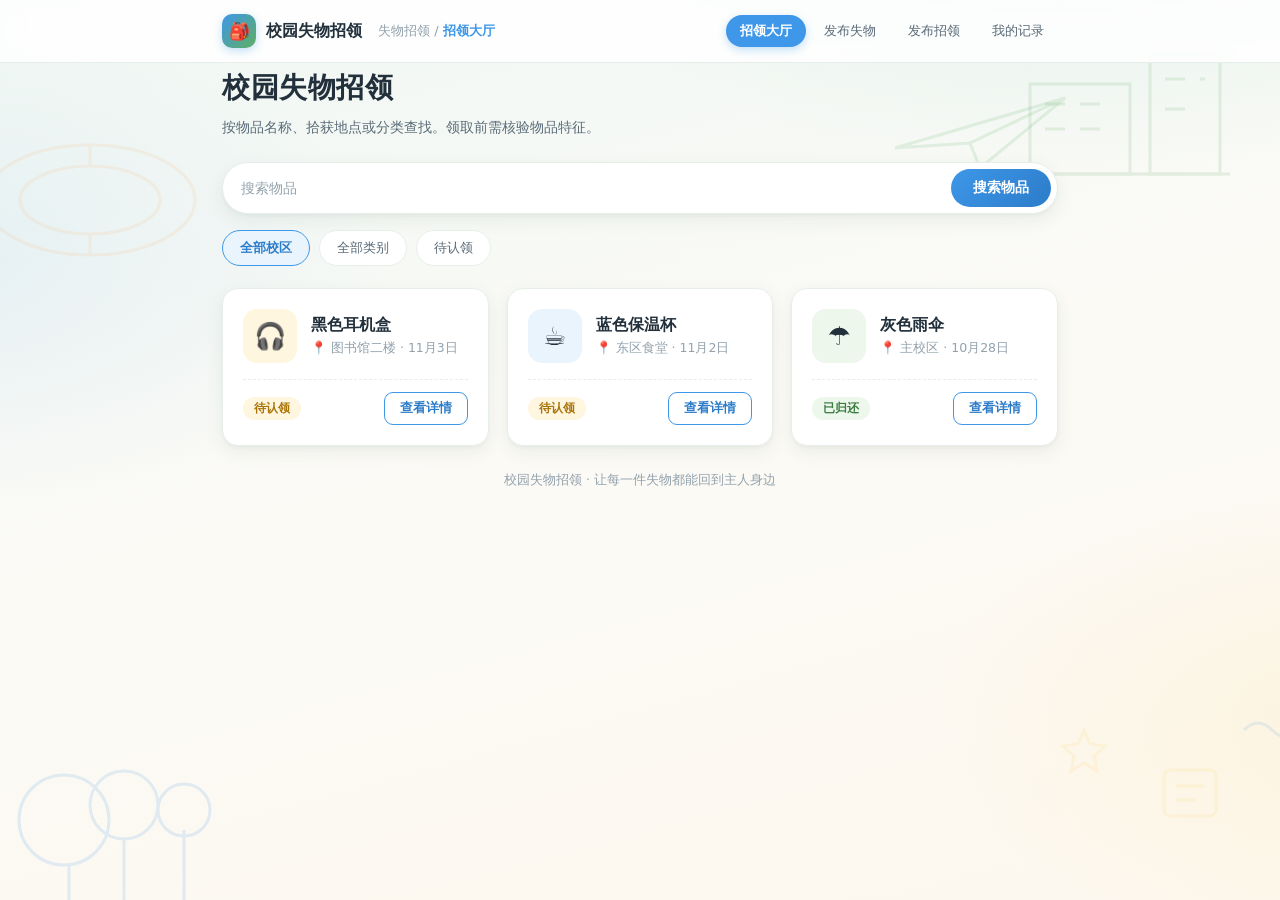
==== index.html @ 8fc099c7 "校园失物招领静态站（6页面）" ====
<!DOCTYPE html>
<html lang="zh-CN">
<head>
<meta charset="UTF-8">
<meta name="viewport" content="width=device-width, initial-scale=1.0">
<title>招领大厅 · 校园失物招领</title>
<link rel="stylesheet" href="css/style.css">
</head>
<body>
<div class="deco">
  <svg class="d-building" viewBox="0 0 300 160" fill="none" stroke="#4C9852" stroke-width="3"><rect x="30" y="60" width="100" height="90"/><rect x="150" y="30" width="70" height="120"/><line x1="45" y1="80" x2="65" y2="80"/><line x1="80" y1="80" x2="100" y2="80"/><line x1="45" y1="105" x2="65" y2="105"/><line x1="80" y1="105" x2="100" y2="105"/><line x1="165" y1="55" x2="185" y2="55"/><line x1="200" y1="55" x2="205" y2="55"/><line x1="165" y1="85" x2="185" y2="85"/><line x1="25" y1="150" x2="230" y2="150"/></svg>
  <svg class="d-tree" viewBox="0 0 280 160" fill="none" stroke="#3E97E8" stroke-width="3"><circle cx="80" cy="70" r="45"/><circle cx="140" cy="55" r="34"/><line x1="85" y1="115" x2="85" y2="150"/><line x1="140" y1="90" x2="140" y2="150"/><line x1="200" y1="80" x2="200" y2="150"/><circle cx="200" cy="60" r="26"/></svg>
  <svg class="d-track" viewBox="0 0 250 160" fill="none" stroke="#FF9F45" stroke-width="3"><ellipse cx="120" cy="80" rx="105" ry="55"/><ellipse cx="120" cy="80" rx="70" ry="34"/><line x1="120" y1="25" x2="120" y2="46"/><line x1="120" y1="114" x2="120" y2="135"/></svg>
  <svg class="d-plane" viewBox="0 0 190 90" fill="none" stroke="#5FAE63" stroke-width="3"><path d="M10 60 L180 10 L95 80 L85 55 Z"/><line x1="85" y1="55" x2="180" y2="10"/><path d="M40 78 q20 -6 34 4" stroke-dasharray="4 5"/></svg>
  <svg class="d-doodle" viewBox="0 0 260 140" fill="none" stroke="#FFC94D" stroke-width="3"><path d="M40 30 l6 14 15 2 -11 10 3 15 -13 -8 -13 8 3 -15 -11 -10 15 -2 Z"/><rect x="120" y="70" width="52" height="46" rx="6"/><line x1="132" y1="86" x2="160" y2="86"/><line x1="132" y1="100" x2="152" y2="100"/><path d="M200 30 q14 -14 28 0 t28 0" stroke="#3E97E8"/></svg>
</div>

<header class="nav"><div class="nav-in">
  <div class="logo">🎒</div><div class="brand">校园失物招领</div>
  <div class="crumb">失物招领 / <b>招领大厅</b></div>
  <nav class="links">
    <a class="on" href="index.html">招领大厅</a><a href="lost.html">发布失物</a><a href="found.html">发布招领</a><a href="records.html">我的记录</a>
  </nav>
</div></header>

<main class="wrap">
  <div class="page-head">
    <h1 class="title">校园失物招领</h1>
    <p class="sub">按物品名称、拾获地点或分类查找。领取前需核验物品特征。</p>
  </div>

  <div class="search"><input placeholder="搜索物品"><button>搜索物品</button></div>
  <div class="chips"><span class="chip on">全部校区</span><span class="chip">全部类别</span><span class="chip">待认领</span></div>

  <div class="grid">
    <div class="card item">
      <div class="top"><div class="icon amber">🎧</div>
        <div><h3>黑色耳机盒</h3><div class="meta">📍 图书馆二楼 · 11月3日</div></div></div>
      <div class="foot"><span class="tag wait">待认领</span><a class="btn-mini" href="detail.html">查看详情</a></div>
    </div>
    <div class="card item">
      <div class="top"><div class="icon">☕</div>
        <div><h3>蓝色保温杯</h3><div class="meta">📍 东区食堂 · 11月2日</div></div></div>
      <div class="foot"><span class="tag wait">待认领</span><a class="btn-mini" href="detail.html">查看详情</a></div>
    </div>
    <div class="card item">
      <div class="top"><div class="icon green">☂️</div>
        <div><h3>灰色雨伞</h3><div class="meta">📍 主校区 · 10月28日</div></div></div>
      <div class="foot"><span class="tag done">已归还</span><a class="btn-mini" href="detail.html">查看详情</a></div>
    </div>
  </div>
</main>

<footer>校园失物招领 · 让每一件失物都能回到主人身边</footer>
</body>
</html>
---- css/style.css ----
/* 校园失物招领 · 设计系统 */
:root{
  --bg:#FBFAF6;            /* 暖白底色 */
  --ink:#22303C; --ink2:#5A6B78; --ink3:#93A2AD;
  --blue:#3E97E8; --blue-d:#2C7CC9; --blue-bg:#EAF4FC;
  --green:#5FAE63; --green-d:#4C9852; --green-bg:#EDF7EC;
  --yellow:#FFC94D; --yellow-bg:#FFF6E0;
  --orange:#FF9F45; --orange-bg:#FFF1E2;
  --card:#FFFFFF; --line:#E7EEE9;
  --shadow:0 6px 18px rgba(47,86,68,.08), 0 2px 4px rgba(47,86,68,.04);
  --r:16px;
}
*{margin:0;padding:0;box-sizing:border-box}
html{-webkit-font-smoothing:antialiased}
body{
  font-family:"PingFang SC","Microsoft YaHei",system-ui,sans-serif;
  color:var(--ink);min-height:100vh;
  background:
    radial-gradient(900px 420px at 85% -80px, rgba(120,200,180,.14), transparent 60%),
    radial-gradient(760px 400px at -60px 30%, rgba(120,180,235,.12), transparent 60%),
    radial-gradient(700px 380px at 105% 80%, rgba(255,201,77,.10), transparent 60%),
    linear-gradient(165deg,#EFF7F3 0%, #FBFAF6 46%, #FDF8EE 100%);
  background-attachment:fixed;
}

/* ====== 背景装饰层（透明度 8%–16%，仅四角与两侧） ====== */
.deco{position:fixed;inset:0;pointer-events:none;z-index:0;overflow:hidden}
.deco svg{position:absolute;opacity:.12}
.deco .d-building{top:24px;right:-20px;width:300px;opacity:.13}
.deco .d-tree{bottom:-10px;left:-16px;width:280px;opacity:.14}
.deco .d-track{top:120px;left:-30px;width:250px;opacity:.10}
.deco .d-plane{top:88px;right:16%;width:190px;opacity:.15}
.deco .d-doodle{bottom:60px;right:-24px;width:260px;opacity:.12}
main,header.nav{position:relative;z-index:1}

/* ====== 布局 ====== */
.wrap{max-width:880px;margin:0 auto;padding:0 22px}
header.nav{background:rgba(255,255,255,.82);backdrop-filter:blur(10px);
  border-bottom:1px solid var(--line);position:sticky;top:0}
.nav-in{max-width:880px;margin:0 auto;padding:14px 22px;display:flex;align-items:center;gap:10px;flex-wrap:wrap}
.logo{width:34px;height:34px;border-radius:10px;display:flex;align-items:center;justify-content:center;
  background:linear-gradient(135deg,var(--blue) 0%,var(--green) 100%);color:#fff;font-size:17px;box-shadow:0 3px 8px rgba(62,151,232,.3)}
.brand{font-size:16px;font-weight:700;color:var(--ink)}
.crumb{margin-left:6px;font-size:13px;color:var(--ink3)}
.crumb b{color:var(--blue);font-weight:600}
.links{margin-left:auto;display:flex;gap:4px;flex-wrap:wrap}
.links a{font-size:13px;color:var(--ink2);text-decoration:none;padding:7px 14px;border-radius:999px;transition:.15s}
.links a:hover{background:var(--blue-bg);color:var(--blue-d)}
.links a.on{background:var(--blue);color:#fff;font-weight:600;box-shadow:0 3px 8px rgba(62,151,232,.3)}

main{padding:30px 0 64px}
.page-head{margin:6px 0 22px}
h1.title{font-size:28px;font-weight:800;letter-spacing:.5px}
.sub{margin-top:8px;font-size:14px;color:var(--ink2);line-height:1.8}

/* ====== 卡片 ====== */
.card{background:var(--card);border:1px solid var(--line);border-radius:var(--r);
  box-shadow:var(--shadow);padding:20px}
.grid{display:grid;grid-template-columns:repeat(auto-fill,minmax(260px,1fr));gap:18px}

/* 物品卡 */
.item{display:flex;flex-direction:column;transition:.18s}
.item:hover{transform:translateY(-3px);box-shadow:0 12px 26px rgba(47,86,68,.13)}
.item .top{display:flex;gap:14px;align-items:center}
.icon{width:54px;height:54px;border-radius:14px;display:flex;align-items:center;justify-content:center;
  font-size:26px;flex-shrink:0;background:var(--blue-bg)}
.icon.amber{background:var(--yellow-bg)}
.icon.green{background:var(--green-bg)}
.item h3{font-size:16px;margin-bottom:4px}
.item .meta{font-size:12.5px;color:var(--ink3)}
.item .foot{display:flex;justify-content:space-between;align-items:center;margin-top:16px;padding-top:12px;border-top:1px dashed var(--line)}
.tag{font-size:11.5px;font-weight:600;padding:4px 11px;border-radius:999px}
.tag.wait{background:var(--yellow-bg);color:#A97408}
.tag.check{background:var(--orange-bg);color:#C46A10}
.tag.ok{background:var(--blue-bg);color:var(--blue-d)}
.tag.done{background:var(--green-bg);color:#3B7D41}
a.btn-mini{font-size:12.5px;font-weight:600;color:var(--blue-d);text-decoration:none;
  border:1px solid var(--blue);padding:7px 15px;border-radius:9px;background:#fff;transition:.15s}
a.btn-mini:hover{background:var(--blue);color:#fff}

/* ====== 按钮 ====== */
.btn{display:inline-block;border:0;cursor:pointer;text-decoration:none;text-align:center;
  font-size:15px;font-weight:600;color:#fff;padding:13px 34px;border-radius:12px;
  background:linear-gradient(135deg,var(--blue) 0%,var(--blue-d) 100%);
  box-shadow:0 6px 16px rgba(62,151,232,.35);transition:.15s}
.btn:hover{filter:brightness(1.06);transform:translateY(-1px)}
.btn.green{background:linear-gradient(135deg,var(--green) 0%,var(--green-d) 100%);box-shadow:0 6px 16px rgba(95,174,99,.35)}

/* ====== 搜索/筛选 ====== */
.search{display:flex;gap:10px;align-items:center;background:#fff;border:1px solid var(--line);
  border-radius:999px;padding:6px 6px 6px 18px;box-shadow:var(--shadow);margin-bottom:16px}
.search input{flex:1;border:0;outline:0;font-size:14px;color:var(--ink);background:transparent;min-width:120px}
.search input::placeholder{color:var(--ink3)}
.search button{border:0;cursor:pointer;border-radius:999px;padding:10px 22px;font-size:13.5px;font-weight:600;
  color:#fff;background:linear-gradient(135deg,var(--blue),var(--blue-d))}
.chips{display:flex;gap:9px;flex-wrap:wrap;margin-bottom:22px}
.chip{font-size:13px;color:var(--ink2);background:#fff;border:1px solid var(--line);
  border-radius:999px;padding:8px 17px;cursor:pointer}
.chip.on{background:var(--blue-bg);border-color:var(--blue);color:var(--blue-d);font-weight:600}
.chip:hover{border-color:var(--blue)}

/* ====== 信息行 / 表单 ====== */
.rows .r{display:flex;padding:15px 2px;border-bottom:1px solid #F0F4EF;font-size:14px}
.rows .r:last-child{border-bottom:0}
.rows .k{width:110px;color:var(--ink3);flex-shrink:0}
.rows .v{color:var(--ink);line-height:1.7}
.field{padding:15px 2px;border-bottom:1px solid #F0F4EF}
.field:last-child{border-bottom:0}
.field label{display:block;font-size:13.5px;font-weight:600;margin-bottom:8px}
.field label i{color:var(--orange);font-style:normal;margin-left:2px}
.field input,.field select,.field textarea{width:100%;max-width:520px;font-family:inherit;font-size:14px;color:var(--ink);
  background:#FAFCF9;border:1.5px solid var(--line);border-radius:10px;padding:11px 13px;outline:0;transition:.15s}
.field input:focus,.field select:focus,.field textarea:focus{border-color:var(--blue);background:var(--blue-bg)}
.field .aside{font-size:12.5px;color:var(--ink3);margin-top:6px}
.notice{font-size:13px;line-height:1.8;color:#8A6D1F;background:var(--yellow-bg);
  border-radius:12px;padding:11px 14px;margin:16px 0}

/* ====== 详情头部 ====== */
.hero{display:flex;gap:16px;align-items:center;margin-bottom:18px}
.hero .icon{width:64px;height:64px;font-size:32px;border-radius:18px}
.hero h2{font-size:22px;font-weight:800}
.hero .no{margin-top:5px;font-size:13px;color:var(--ink3)}
.hero .no b{color:#A97408;font-weight:600}

/* ====== 我的记录 ====== */
.tabs{display:inline-flex;background:#fff;border:1px solid var(--line);border-radius:12px;padding:4px;gap:4px;margin-bottom:18px}
.tabs a{font-size:13.5px;padding:9px 22px;border-radius:9px;text-decoration:none;color:var(--ink2)}
.tabs a.on{background:var(--green);color:#fff;font-weight:600}
.rec{border-left:4px solid var(--blue);margin-bottom:14px}
.rec.g{border-left-color:var(--green)}
.rec.y{border-left-color:var(--yellow)}
.rec .l1{display:flex;justify-content:space-between;align-items:center;font-size:15px;font-weight:700;margin-bottom:8px}
.rec .li{display:flex;font-size:13px;margin-top:6px;color:var(--ink2)}
.rec .li b{color:var(--ink3);font-weight:400;width:78px;flex-shrink:0}
.flow{font-size:13px;color:var(--ink2)}
.flow span{color:var(--blue);font-weight:700}

/* ====== 页脚 ====== */
footer{padding:26px 0 40px;text-align:center;font-size:12.5px;color:var(--ink3)}
@media(max-width:640px){.rows .k{width:88px}.links{margin-left:0}}
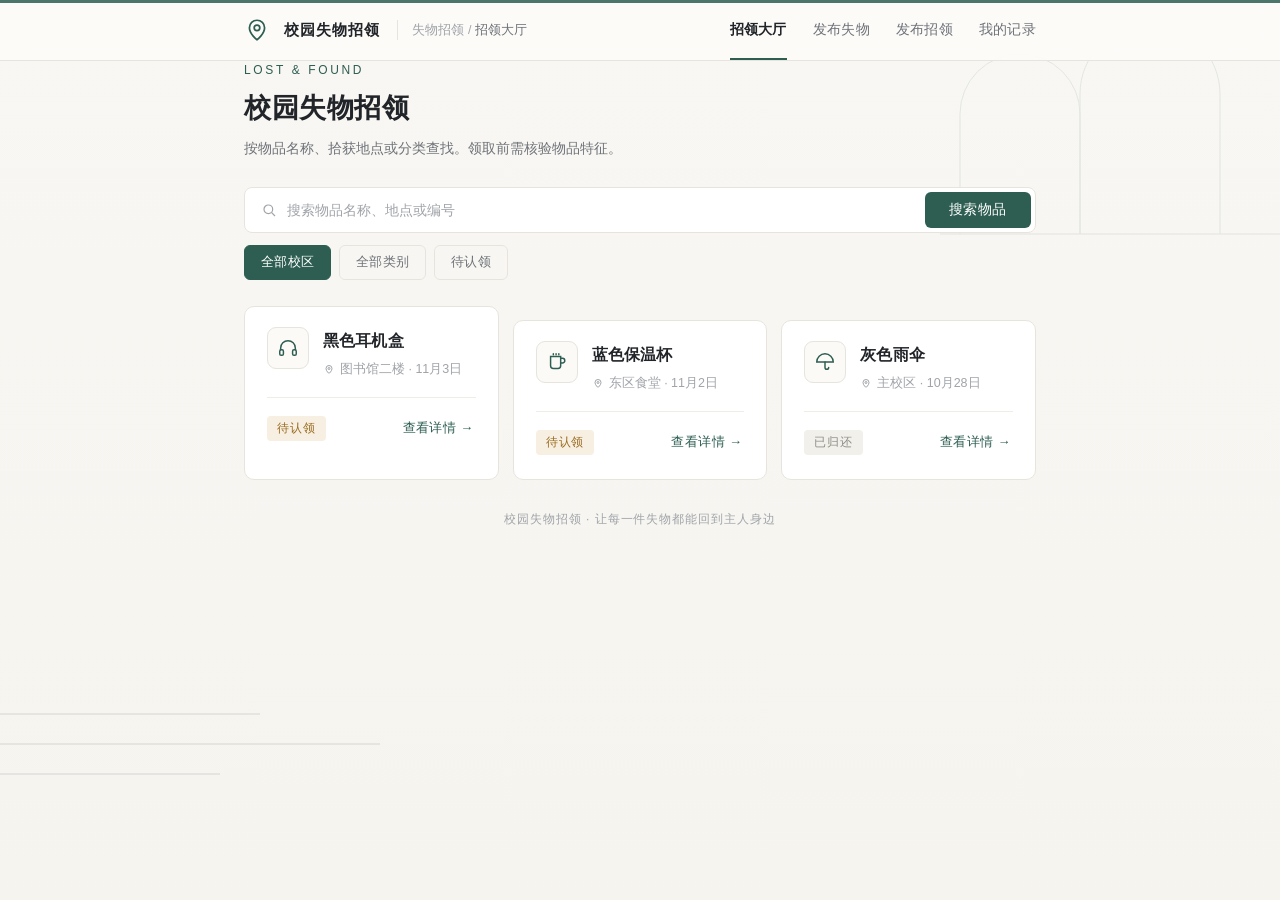
==== commit d90add3e: "v2 设计改版：细线图标 + 编辑风排版，移除表情图标" ====
--- a/index.html
+++ b/index.html
@@ -8,15 +8,13 @@
 </head>
 <body>
 <div class="deco">
-  <svg class="d-building" viewBox="0 0 300 160" fill="none" stroke="#4C9852" stroke-width="3"><rect x="30" y="60" width="100" height="90"/><rect x="150" y="30" width="70" height="120"/><line x1="45" y1="80" x2="65" y2="80"/><line x1="80" y1="80" x2="100" y2="80"/><line x1="45" y1="105" x2="65" y2="105"/><line x1="80" y1="105" x2="100" y2="105"/><line x1="165" y1="55" x2="185" y2="55"/><line x1="200" y1="55" x2="205" y2="55"/><line x1="165" y1="85" x2="185" y2="85"/><line x1="25" y1="150" x2="230" y2="150"/></svg>
-  <svg class="d-tree" viewBox="0 0 280 160" fill="none" stroke="#3E97E8" stroke-width="3"><circle cx="80" cy="70" r="45"/><circle cx="140" cy="55" r="34"/><line x1="85" y1="115" x2="85" y2="150"/><line x1="140" y1="90" x2="140" y2="150"/><line x1="200" y1="80" x2="200" y2="150"/><circle cx="200" cy="60" r="26"/></svg>
-  <svg class="d-track" viewBox="0 0 250 160" fill="none" stroke="#FF9F45" stroke-width="3"><ellipse cx="120" cy="80" rx="105" ry="55"/><ellipse cx="120" cy="80" rx="70" ry="34"/><line x1="120" y1="25" x2="120" y2="46"/><line x1="120" y1="114" x2="120" y2="135"/></svg>
-  <svg class="d-plane" viewBox="0 0 190 90" fill="none" stroke="#5FAE63" stroke-width="3"><path d="M10 60 L180 10 L95 80 L85 55 Z"/><line x1="85" y1="55" x2="180" y2="10"/><path d="M40 78 q20 -6 34 4" stroke-dasharray="4 5"/></svg>
-  <svg class="d-doodle" viewBox="0 0 260 140" fill="none" stroke="#FFC94D" stroke-width="3"><path d="M40 30 l6 14 15 2 -11 10 3 15 -13 -8 -13 8 3 -15 -11 -10 15 -2 Z"/><rect x="120" y="70" width="52" height="46" rx="6"/><line x1="132" y1="86" x2="160" y2="86"/><line x1="132" y1="100" x2="152" y2="100"/><path d="M200 30 q14 -14 28 0 t28 0" stroke="#3E97E8"/></svg>
+  <svg class="d-arch" viewBox="0 0 340 220" fill="none"><path d="M20 200 V80 a60 60 0 0 1 120 0 V200 M140 200 V60 a70 70 0 0 1 140 0 V200"/><line x1="0" y1="200" x2="340" y2="200"/></svg>
+  <svg class="d-rule" viewBox="0 0 420 120" fill="none"><line x1="0" y1="30" x2="300" y2="30"/><line x1="0" y1="60" x2="420" y2="60"/><line x1="0" y1="90" x2="260" y2="90"/></svg>
 </div>
 
-<header class="nav"><div class="nav-in">
-  <div class="logo">🎒</div><div class="brand">校园失物招领</div>
+<header class="site"><div class="nav-in">
+  <svg class="mark" viewBox="0 0 24 24" fill="none" stroke="currentColor" stroke-width="1.6"><path d="M12 21s-7-5.1-7-11a7 7 0 0 1 14 0c0 5.9-7 11-7 11z"/><circle cx="12" cy="10" r="2.6"/></svg>
+  <div class="brand">校园失物招领</div>
   <div class="crumb">失物招领 / <b>招领大厅</b></div>
   <nav class="links">
     <a class="on" href="index.html">招领大厅</a><a href="lost.html">发布失物</a><a href="found.html">发布招领</a><a href="records.html">我的记录</a>
@@ -24,29 +22,38 @@
 </div></header>
 
 <main class="wrap">
-  <div class="page-head">
-    <h1 class="title">校园失物招领</h1>
-    <p class="sub">按物品名称、拾获地点或分类查找。领取前需核验物品特征。</p>
+  <div class="kicker">LOST &amp; FOUND</div>
+  <h1 class="title">校园失物招领</h1>
+  <p class="sub">按物品名称、拾获地点或分类查找。领取前需核验物品特征。</p>
+
+  <div class="search">
+    <svg viewBox="0 0 24 24" fill="none" stroke="currentColor" stroke-width="1.8"><circle cx="11" cy="11" r="6.5"/><path d="M16 16l5 5"/></svg>
+    <input placeholder="搜索物品名称、地点或编号">
+    <button>搜索物品</button>
   </div>
-
-  <div class="search"><input placeholder="搜索物品"><button>搜索物品</button></div>
   <div class="chips"><span class="chip on">全部校区</span><span class="chip">全部类别</span><span class="chip">待认领</span></div>
 
   <div class="grid">
     <div class="card item">
-      <div class="top"><div class="icon amber">🎧</div>
-        <div><h3>黑色耳机盒</h3><div class="meta">📍 图书馆二楼 · 11月3日</div></div></div>
-      <div class="foot"><span class="tag wait">待认领</span><a class="btn-mini" href="detail.html">查看详情</a></div>
+      <div class="top">
+        <div class="gi"><svg viewBox="0 0 24 24" fill="none" stroke="currentColor" stroke-width="1.6" stroke-linecap="round"><path d="M4 14v-2a8 8 0 0 1 16 0v2"/><rect x="3" y="14" width="4" height="6" rx="1.5"/><rect x="17" y="14" width="4" height="6" rx="1.5"/></svg></div>
+        <div><h3>黑色耳机盒</h3><div class="meta"><svg viewBox="0 0 24 24" fill="none" stroke="currentColor" stroke-width="2"><path d="M12 21s-6-5-6-10a6 6 0 0 1 12 0c0 5-6 10-6 10z"/><circle cx="12" cy="11" r="2"/></svg>图书馆二楼 · 11月3日</div></div>
+      </div>
+      <div class="foot"><span class="tag wait">待认领</span><a class="btn-mini" href="detail.html">查看详情 →</a></div>
     </div>
     <div class="card item">
-      <div class="top"><div class="icon">☕</div>
-        <div><h3>蓝色保温杯</h3><div class="meta">📍 东区食堂 · 11月2日</div></div></div>
-      <div class="foot"><span class="tag wait">待认领</span><a class="btn-mini" href="detail.html">查看详情</a></div>
+      <div class="top">
+        <div class="gi"><svg viewBox="0 0 24 24" fill="none" stroke="currentColor" stroke-width="1.6" stroke-linecap="round"><path d="M5 6h11v10a3 3 0 0 1-3 3H8a3 3 0 0 1-3-3V6z"/><path d="M16 8h2a2.5 2.5 0 0 1 0 5h-2"/><path d="M8 3v1M11 3v1M14 3v1"/></svg></div>
+        <div><h3>蓝色保温杯</h3><div class="meta"><svg viewBox="0 0 24 24" fill="none" stroke="currentColor" stroke-width="2"><path d="M12 21s-6-5-6-10a6 6 0 0 1 12 0c0 5-6 10-6 10z"/><circle cx="12" cy="11" r="2"/></svg>东区食堂 · 11月2日</div></div>
+      </div>
+      <div class="foot"><span class="tag wait">待认领</span><a class="btn-mini" href="detail.html">查看详情 →</a></div>
     </div>
     <div class="card item">
-      <div class="top"><div class="icon green">☂️</div>
-        <div><h3>灰色雨伞</h3><div class="meta">📍 主校区 · 10月28日</div></div></div>
-      <div class="foot"><span class="tag done">已归还</span><a class="btn-mini" href="detail.html">查看详情</a></div>
+      <div class="top">
+        <div class="gi"><svg viewBox="0 0 24 24" fill="none" stroke="currentColor" stroke-width="1.6" stroke-linecap="round"><path d="M12 3a9 9 0 0 1 9 9H3a9 9 0 0 1 9-9z"/><path d="M12 12v6a2 2 0 0 0 4 0"/></svg></div>
+        <div><h3>灰色雨伞</h3><div class="meta"><svg viewBox="0 0 24 24" fill="none" stroke="currentColor" stroke-width="2"><path d="M12 21s-6-5-6-10a6 6 0 0 1 12 0c0 5-6 10-6 10z"/><circle cx="12" cy="11" r="2"/></svg>主校区 · 10月28日</div></div>
+      </div>
+      <div class="foot"><span class="tag done">已归还</span><a class="btn-mini" href="detail.html">查看详情 →</a></div>
     </div>
   </div>
 </main>
--- a/css/style.css
+++ b/css/style.css
@@ -1,140 +1,157 @@
-/* 校园失物招领 · 设计系统 */
+/* 校园失物招领 · v2 编辑风设计系统 */
 :root{
-  --bg:#FBFAF6;            /* 暖白底色 */
-  --ink:#22303C; --ink2:#5A6B78; --ink3:#93A2AD;
-  --blue:#3E97E8; --blue-d:#2C7CC9; --blue-bg:#EAF4FC;
-  --green:#5FAE63; --green-d:#4C9852; --green-bg:#EDF7EC;
-  --yellow:#FFC94D; --yellow-bg:#FFF6E0;
-  --orange:#FF9F45; --orange-bg:#FFF1E2;
-  --card:#FFFFFF; --line:#E7EEE9;
-  --shadow:0 6px 18px rgba(47,86,68,.08), 0 2px 4px rgba(47,86,68,.04);
-  --r:16px;
+  --paper:#F6F5F1;
+  --card:#FFFFFF;
+  --line:#E6E4DC;
+  --line-soft:#EFEDE6;
+  --ink:#212428;
+  --ink2:#6E7278;
+  --ink3:#A0A4A9;
+  --brand:#2E5E52;
+  --brand-ink:#24493F;
+  --amber:#9A6B1F;
+  --amber-bg:#F6EFE2;
+  --stone:#8C8D85;
+  --stone-bg:#F1F0EA;
+  --green-bg:#E9F0EC;
+  --shadow:0 1px 2px rgba(33,36,40,.04), 0 8px 24px rgba(33,36,40,.05);
 }
 *{margin:0;padding:0;box-sizing:border-box}
-html{-webkit-font-smoothing:antialiased}
+html{-webkit-font-smoothing:antialiased;text-rendering:optimizeLegibility}
 body{
-  font-family:"PingFang SC","Microsoft YaHei",system-ui,sans-serif;
-  color:var(--ink);min-height:100vh;
-  background:
-    radial-gradient(900px 420px at 85% -80px, rgba(120,200,180,.14), transparent 60%),
-    radial-gradient(760px 400px at -60px 30%, rgba(120,180,235,.12), transparent 60%),
-    radial-gradient(700px 380px at 105% 80%, rgba(255,201,77,.10), transparent 60%),
-    linear-gradient(165deg,#EFF7F3 0%, #FBFAF6 46%, #FDF8EE 100%);
-  background-attachment:fixed;
+  font-family:"PingFang SC","Source Han Sans SC","Microsoft YaHei",-apple-system,"Segoe UI",sans-serif;
+  color:var(--ink);min-height:100vh;line-height:1.6;
+  background:linear-gradient(180deg,#F8F7F3 0%, #F5F4EF 100%);
+}
+body::before{ /* 顶部一条极淡的色带，代替花哨渐变 */
+  content:"";position:fixed;top:0;left:0;right:0;height:3px;
+  background:var(--brand);opacity:.85;z-index:10;
 }
 
-/* ====== 背景装饰层（透明度 8%–16%，仅四角与两侧） ====== */
+/* ====== 背景装饰：细线建筑轮廓，克制、低透明度 ====== */
 .deco{position:fixed;inset:0;pointer-events:none;z-index:0;overflow:hidden}
-.deco svg{position:absolute;opacity:.12}
-.deco .d-building{top:24px;right:-20px;width:300px;opacity:.13}
-.deco .d-tree{bottom:-10px;left:-16px;width:280px;opacity:.14}
-.deco .d-track{top:120px;left:-30px;width:250px;opacity:.10}
-.deco .d-plane{top:88px;right:16%;width:190px;opacity:.15}
-.deco .d-doodle{bottom:60px;right:-24px;width:260px;opacity:.12}
-main,header.nav{position:relative;z-index:1}
+.deco svg{position:absolute}
+.deco .d-arch{top:34px;right:0;width:340px;opacity:.10;stroke:#2E5E52}
+.deco .d-rule{bottom:96px;left:-40px;width:420px;opacity:.14;stroke:#212428}
+
+main,header.site{position:relative;z-index:1}
 
 /* ====== 布局 ====== */
-.wrap{max-width:880px;margin:0 auto;padding:0 22px}
-header.nav{background:rgba(255,255,255,.82);backdrop-filter:blur(10px);
-  border-bottom:1px solid var(--line);position:sticky;top:0}
-.nav-in{max-width:880px;margin:0 auto;padding:14px 22px;display:flex;align-items:center;gap:10px;flex-wrap:wrap}
-.logo{width:34px;height:34px;border-radius:10px;display:flex;align-items:center;justify-content:center;
-  background:linear-gradient(135deg,var(--blue) 0%,var(--green) 100%);color:#fff;font-size:17px;box-shadow:0 3px 8px rgba(62,151,232,.3)}
-.brand{font-size:16px;font-weight:700;color:var(--ink)}
-.crumb{margin-left:6px;font-size:13px;color:var(--ink3)}
-.crumb b{color:var(--blue);font-weight:600}
-.links{margin-left:auto;display:flex;gap:4px;flex-wrap:wrap}
-.links a{font-size:13px;color:var(--ink2);text-decoration:none;padding:7px 14px;border-radius:999px;transition:.15s}
-.links a:hover{background:var(--blue-bg);color:var(--blue-d)}
-.links a.on{background:var(--blue);color:#fff;font-weight:600;box-shadow:0 3px 8px rgba(62,151,232,.3)}
+.wrap{max-width:840px;margin:0 auto;padding:0 24px}
 
-main{padding:30px 0 64px}
-.page-head{margin:6px 0 22px}
-h1.title{font-size:28px;font-weight:800;letter-spacing:.5px}
-.sub{margin-top:8px;font-size:14px;color:var(--ink2);line-height:1.8}
+header.site{
+  background:rgba(252,251,249,.92);backdrop-filter:blur(8px);
+  border-bottom:1px solid var(--line);position:sticky;top:0;
+}
+.nav-in{max-width:840px;margin:0 auto;padding:0 24px;height:60px;
+  display:flex;align-items:center;gap:14px}
+.mark{width:26px;height:26px;color:var(--brand);flex-shrink:0}
+.brand{font-size:15px;font-weight:600;letter-spacing:.06em}
+.crumb{font-size:12.5px;color:var(--ink3);margin-left:4px;padding-left:14px;border-left:1px solid var(--line)}
+.crumb b{color:var(--ink2);font-weight:500}
+.links{margin-left:auto;display:flex;gap:26px;height:100%}
+.links a{display:flex;align-items:center;font-size:13.5px;color:var(--ink2);text-decoration:none;
+  letter-spacing:.02em;border-bottom:2px solid transparent;border-top:2px solid transparent;transition:color .15s}
+.links a:hover{color:var(--ink)}
+.links a.on{color:var(--ink);font-weight:600;border-bottom-color:var(--brand)}
+
+main{padding:44px 0 72px}
+.kicker{font-size:12px;letter-spacing:.22em;color:var(--brand);text-transform:uppercase;margin-bottom:10px}
+h1.title{font-size:27px;font-weight:600;letter-spacing:.02em;line-height:1.35}
+.sub{margin-top:10px;font-size:14px;color:var(--ink2);max-width:560px}
 
 /* ====== 卡片 ====== */
-.card{background:var(--card);border:1px solid var(--line);border-radius:var(--r);
-  box-shadow:var(--shadow);padding:20px}
-.grid{display:grid;grid-template-columns:repeat(auto-fill,minmax(260px,1fr));gap:18px}
+.card{background:var(--card);border:1px solid var(--line);border-radius:10px;padding:24px}
+.card+.card{margin-top:14px}
+.grid{display:grid;grid-template-columns:repeat(auto-fill,minmax(250px,1fr));gap:14px;margin-top:26px}
 
 /* 物品卡 */
-.item{display:flex;flex-direction:column;transition:.18s}
-.item:hover{transform:translateY(-3px);box-shadow:0 12px 26px rgba(47,86,68,.13)}
-.item .top{display:flex;gap:14px;align-items:center}
-.icon{width:54px;height:54px;border-radius:14px;display:flex;align-items:center;justify-content:center;
-  font-size:26px;flex-shrink:0;background:var(--blue-bg)}
-.icon.amber{background:var(--yellow-bg)}
-.icon.green{background:var(--green-bg)}
-.item h3{font-size:16px;margin-bottom:4px}
-.item .meta{font-size:12.5px;color:var(--ink3)}
-.item .foot{display:flex;justify-content:space-between;align-items:center;margin-top:16px;padding-top:12px;border-top:1px dashed var(--line)}
-.tag{font-size:11.5px;font-weight:600;padding:4px 11px;border-radius:999px}
-.tag.wait{background:var(--yellow-bg);color:#A97408}
-.tag.check{background:var(--orange-bg);color:#C46A10}
-.tag.ok{background:var(--blue-bg);color:var(--blue-d)}
-.tag.done{background:var(--green-bg);color:#3B7D41}
-a.btn-mini{font-size:12.5px;font-weight:600;color:var(--blue-d);text-decoration:none;
-  border:1px solid var(--blue);padding:7px 15px;border-radius:9px;background:#fff;transition:.15s}
-a.btn-mini:hover{background:var(--blue);color:#fff}
+.item{padding:20px 22px;transition:border-color .15s,box-shadow .15s}
+.item:hover{border-color:#C9C6BA;box-shadow:var(--shadow)}
+.item .top{display:flex;gap:14px;align-items:flex-start}
+.gi{width:42px;height:42px;color:var(--brand);flex-shrink:0;padding:9px;border:1px solid var(--line);border-radius:9px;background:#FBFAF7}
+.gi svg{width:100%;height:100%;display:block}
+.item h3{font-size:15.5px;font-weight:600;margin:2px 0 5px;letter-spacing:.01em}
+.item .meta{font-size:12.5px;color:var(--ink3);display:flex;align-items:center;gap:5px}
+.item .meta svg{width:12px;height:12px}
+.item .foot{display:flex;justify-content:space-between;align-items:center;margin-top:18px;padding-top:14px;border-top:1px solid var(--line-soft)}
+
+/* 状态标签：小方标签，静音色 */
+.tag{font-size:11.5px;letter-spacing:.08em;padding:3px 10px;border-radius:4px;font-weight:500}
+.tag.wait{background:var(--amber-bg);color:var(--amber)}
+.tag.check{background:#F3ECE1;color:#8C6D3F}
+.tag.ok{background:var(--green-bg);color:var(--brand)}
+.tag.done{background:var(--stone-bg);color:var(--stone)}
+
+a.btn-mini{font-size:13px;color:var(--brand);text-decoration:none;letter-spacing:.03em;
+  padding:6px 2px;border-bottom:1px solid transparent;transition:.15s}
+a.btn-mini:hover{border-bottom-color:var(--brand)}
 
 /* ====== 按钮 ====== */
 .btn{display:inline-block;border:0;cursor:pointer;text-decoration:none;text-align:center;
-  font-size:15px;font-weight:600;color:#fff;padding:13px 34px;border-radius:12px;
-  background:linear-gradient(135deg,var(--blue) 0%,var(--blue-d) 100%);
-  box-shadow:0 6px 16px rgba(62,151,232,.35);transition:.15s}
-.btn:hover{filter:brightness(1.06);transform:translateY(-1px)}
-.btn.green{background:linear-gradient(135deg,var(--green) 0%,var(--green-d) 100%);box-shadow:0 6px 16px rgba(95,174,99,.35)}
+  font-size:14px;font-weight:500;letter-spacing:.06em;color:#fff;padding:12px 36px;border-radius:8px;
+  background:var(--brand);transition:background .15s}
+.btn:hover{background:var(--brand-ink)}
+.btn-ghost{display:inline-block;font-size:14px;color:var(--ink2);text-decoration:none;
+  padding:12px 28px;border-radius:8px;border:1px solid var(--line);background:#fff;letter-spacing:.03em}
+.btn-ghost:hover{border-color:#C9C6BA;color:var(--ink)}
 
 /* ====== 搜索/筛选 ====== */
 .search{display:flex;gap:10px;align-items:center;background:#fff;border:1px solid var(--line);
-  border-radius:999px;padding:6px 6px 6px 18px;box-shadow:var(--shadow);margin-bottom:16px}
+  border-radius:8px;padding:4px 4px 4px 16px;margin-top:28px}
+.search svg{width:16px;height:16px;color:var(--ink3);flex-shrink:0}
 .search input{flex:1;border:0;outline:0;font-size:14px;color:var(--ink);background:transparent;min-width:120px}
 .search input::placeholder{color:var(--ink3)}
-.search button{border:0;cursor:pointer;border-radius:999px;padding:10px 22px;font-size:13.5px;font-weight:600;
-  color:#fff;background:linear-gradient(135deg,var(--blue),var(--blue-d))}
-.chips{display:flex;gap:9px;flex-wrap:wrap;margin-bottom:22px}
-.chip{font-size:13px;color:var(--ink2);background:#fff;border:1px solid var(--line);
-  border-radius:999px;padding:8px 17px;cursor:pointer}
-.chip.on{background:var(--blue-bg);border-color:var(--blue);color:var(--blue-d);font-weight:600}
-.chip:hover{border-color:var(--blue)}
+.search button{border:0;cursor:pointer;border-radius:6px;padding:9px 24px;font-size:13.5px;letter-spacing:.04em;
+  color:#fff;background:var(--brand)}
+.search button:hover{background:var(--brand-ink)}
+.chips{display:flex;gap:8px;flex-wrap:wrap;margin-top:12px}
+.chip{font-size:13px;color:var(--ink2);background:transparent;border:1px solid var(--line);
+  border-radius:6px;padding:6px 16px;cursor:pointer;letter-spacing:.02em}
+.chip.on{background:var(--brand);border-color:var(--brand);color:#fff}
+.chip:hover{border-color:#C9C6BA}
+.chip.on:hover{border-color:var(--brand)}
 
 /* ====== 信息行 / 表单 ====== */
-.rows .r{display:flex;padding:15px 2px;border-bottom:1px solid #F0F4EF;font-size:14px}
+.rows .r{display:flex;padding:16px 2px;border-bottom:1px solid var(--line-soft);font-size:14px}
 .rows .r:last-child{border-bottom:0}
-.rows .k{width:110px;color:var(--ink3);flex-shrink:0}
-.rows .v{color:var(--ink);line-height:1.7}
-.field{padding:15px 2px;border-bottom:1px solid #F0F4EF}
+.rows .k{width:112px;color:var(--ink3);flex-shrink:0;letter-spacing:.04em}
+.rows .v{color:var(--ink)}
+.field{padding:16px 2px;border-bottom:1px solid var(--line-soft)}
 .field:last-child{border-bottom:0}
-.field label{display:block;font-size:13.5px;font-weight:600;margin-bottom:8px}
-.field label i{color:var(--orange);font-style:normal;margin-left:2px}
+.field label{display:block;font-size:13.5px;font-weight:500;letter-spacing:.03em;margin-bottom:8px}
+.field label i{color:var(--amber);font-style:normal;margin-left:2px}
 .field input,.field select,.field textarea{width:100%;max-width:520px;font-family:inherit;font-size:14px;color:var(--ink);
-  background:#FAFCF9;border:1.5px solid var(--line);border-radius:10px;padding:11px 13px;outline:0;transition:.15s}
-.field input:focus,.field select:focus,.field textarea:focus{border-color:var(--blue);background:var(--blue-bg)}
-.field .aside{font-size:12.5px;color:var(--ink3);margin-top:6px}
-.notice{font-size:13px;line-height:1.8;color:#8A6D1F;background:var(--yellow-bg);
-  border-radius:12px;padding:11px 14px;margin:16px 0}
+  background:#FBFAF7;border:1px solid var(--line);border-radius:6px;padding:10px 13px;outline:0;transition:border-color .15s}
+.field input:focus,.field select:focus,.field textarea:focus{border-color:var(--brand);background:#fff}
+.field .aside{font-size:12.5px;color:var(--ink3);margin-top:7px}
+.notice{font-size:13px;color:var(--ink2);border-left:2px solid var(--brand);
+  padding:4px 0 4px 14px;margin:22px 0}
+.notice b{color:var(--ink);font-weight:500}
 
 /* ====== 详情头部 ====== */
-.hero{display:flex;gap:16px;align-items:center;margin-bottom:18px}
-.hero .icon{width:64px;height:64px;font-size:32px;border-radius:18px}
-.hero h2{font-size:22px;font-weight:800}
-.hero .no{margin-top:5px;font-size:13px;color:var(--ink3)}
-.hero .no b{color:#A97408;font-weight:600}
+.hero{display:flex;gap:18px;align-items:center}
+.hero .gi{width:56px;height:56px;padding:13px;border-radius:12px}
+.hero h2{font-size:21px;font-weight:600;letter-spacing:.02em}
+.hero .no{margin-top:6px;font-size:13px;color:var(--ink3)}
+.hero .no b{color:var(--amber);font-weight:500;margin-left:8px}
 
 /* ====== 我的记录 ====== */
-.tabs{display:inline-flex;background:#fff;border:1px solid var(--line);border-radius:12px;padding:4px;gap:4px;margin-bottom:18px}
-.tabs a{font-size:13.5px;padding:9px 22px;border-radius:9px;text-decoration:none;color:var(--ink2)}
-.tabs a.on{background:var(--green);color:#fff;font-weight:600}
-.rec{border-left:4px solid var(--blue);margin-bottom:14px}
-.rec.g{border-left-color:var(--green)}
-.rec.y{border-left-color:var(--yellow)}
-.rec .l1{display:flex;justify-content:space-between;align-items:center;font-size:15px;font-weight:700;margin-bottom:8px}
-.rec .li{display:flex;font-size:13px;margin-top:6px;color:var(--ink2)}
+.rec{border-left:2px solid var(--line);border-radius:0 10px 10px 0}
+.rec.ok{border-left-color:var(--brand)}
+.rec.y{border-left-color:#C9A45C}
+.rec.g{border-left-color:var(--stone)}
+.rec .l1{display:flex;justify-content:space-between;align-items:center;font-size:15px;font-weight:600;margin-bottom:10px}
+.rec .li{display:flex;font-size:13px;margin-top:5px;color:var(--ink2)}
 .rec .li b{color:var(--ink3);font-weight:400;width:78px;flex-shrink:0}
-.flow{font-size:13px;color:var(--ink2)}
-.flow span{color:var(--blue);font-weight:700}
+.flow{font-size:13.5px;color:var(--ink2)}
+.flow span{color:var(--brand);font-weight:600}
+.flow .sep{color:var(--ink3);margin:0 10px}
 
-/* ====== 页脚 ====== */
-footer{padding:26px 0 40px;text-align:center;font-size:12.5px;color:var(--ink3)}
-@media(max-width:640px){.rows .k{width:88px}.links{margin-left:0}}
+footer{padding:30px 0 44px;text-align:center;font-size:12px;color:var(--ink3);letter-spacing:.08em}
+@media(max-width:640px){
+  .rows .k{width:90px}
+  .links{gap:16px}
+  .crumb{display:none}
+  .d-arch,.d-rule{display:none}
+}
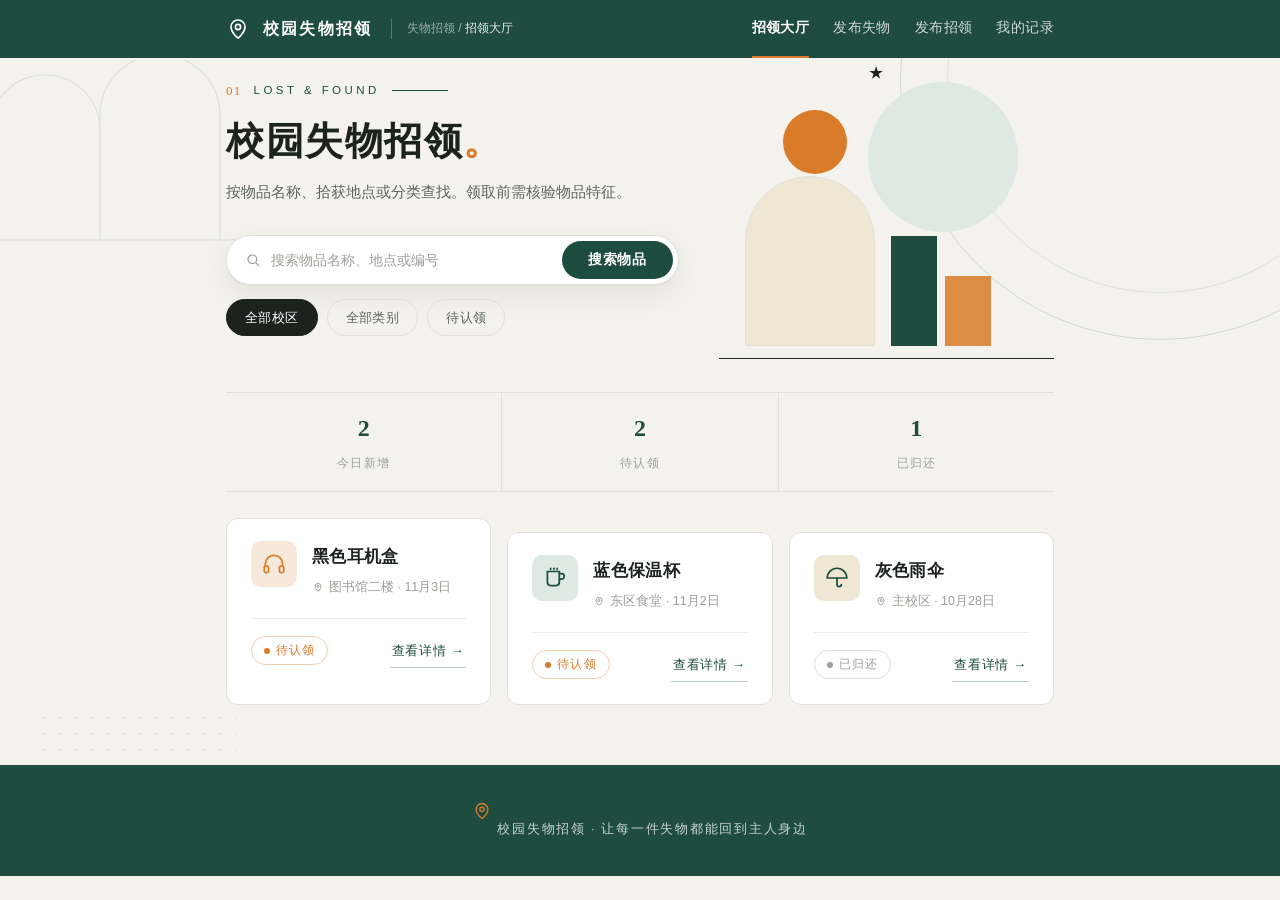
==== commit ad170ad4: "v3 编辑杂志风：衬线标题、深绿顶栏页脚、几何构图与数据条" ====
--- a/index.html
+++ b/index.html
@@ -8,8 +8,9 @@
 </head>
 <body>
 <div class="deco">
-  <svg class="d-arch" viewBox="0 0 340 220" fill="none"><path d="M20 200 V80 a60 60 0 0 1 120 0 V200 M140 200 V60 a70 70 0 0 1 140 0 V200"/><line x1="0" y1="200" x2="340" y2="200"/></svg>
-  <svg class="d-rule" viewBox="0 0 420 120" fill="none"><line x1="0" y1="30" x2="300" y2="30"/><line x1="0" y1="60" x2="420" y2="60"/><line x1="0" y1="90" x2="260" y2="90"/></svg>
+  <div class="d-circle"></div>
+  <div class="d-dots"></div>
+  <svg class="d-arch" viewBox="0 0 300 200" fill="none" stroke-width="1.2"><path d="M20 180 V70 a55 55 0 0 1 110 0 V180 M130 180 V55 a60 60 0 0 1 120 0 V180"/><line x1="0" y1="180" x2="300" y2="180"/></svg>
 </div>
 
 <header class="site"><div class="nav-in">
@@ -22,21 +23,39 @@
 </div></header>
 
 <main class="wrap">
-  <div class="kicker">LOST &amp; FOUND</div>
-  <h1 class="title">校园失物招领</h1>
-  <p class="sub">按物品名称、拾获地点或分类查找。领取前需核验物品特征。</p>
+  <div class="hero">
+    <div>
+      <div class="kicker" data-n="01">Lost &amp; Found</div>
+      <h1 class="title">校园失物招领<span class="dot">。</span></h1>
+      <p class="sub">按物品名称、拾获地点或分类查找。领取前需核验物品特征。</p>
+      <div class="search">
+        <svg viewBox="0 0 24 24" fill="none" stroke="currentColor" stroke-width="1.8"><circle cx="11" cy="11" r="6.5"/><path d="M16 16l5 5"/></svg>
+        <input placeholder="搜索物品名称、地点或编号">
+        <button>搜索物品</button>
+      </div>
+      <div class="chips"><span class="chip on">全部校区</span><span class="chip">全部类别</span><span class="chip">待认领</span></div>
+    </div>
+    <div class="hero-art">
+      <div class="a-circle"></div>
+      <div class="a-sun"></div>
+      <div class="a-star"></div>
+      <div class="a-arch"></div>
+      <div class="a-bar"></div>
+      <div class="a-bar2"></div>
+      <div class="a-line"></div>
+    </div>
+  </div>
 
-  <div class="search">
-    <svg viewBox="0 0 24 24" fill="none" stroke="currentColor" stroke-width="1.8"><circle cx="11" cy="11" r="6.5"/><path d="M16 16l5 5"/></svg>
-    <input placeholder="搜索物品名称、地点或编号">
-    <button>搜索物品</button>
+  <div class="stats">
+    <div class="stat"><b>2</b><span>今日新增</span></div>
+    <div class="stat"><b>2</b><span>待认领</span></div>
+    <div class="stat"><b>1</b><span>已归还</span></div>
   </div>
-  <div class="chips"><span class="chip on">全部校区</span><span class="chip">全部类别</span><span class="chip">待认领</span></div>
 
   <div class="grid">
     <div class="card item">
       <div class="top">
-        <div class="gi"><svg viewBox="0 0 24 24" fill="none" stroke="currentColor" stroke-width="1.6" stroke-linecap="round"><path d="M4 14v-2a8 8 0 0 1 16 0v2"/><rect x="3" y="14" width="4" height="6" rx="1.5"/><rect x="17" y="14" width="4" height="6" rx="1.5"/></svg></div>
+        <div class="gi amber"><svg viewBox="0 0 24 24" fill="none" stroke="currentColor" stroke-width="1.6" stroke-linecap="round"><path d="M4 14v-2a8 8 0 0 1 16 0v2"/><rect x="3" y="14" width="4" height="6" rx="1.5"/><rect x="17" y="14" width="4" height="6" rx="1.5"/></svg></div>
         <div><h3>黑色耳机盒</h3><div class="meta"><svg viewBox="0 0 24 24" fill="none" stroke="currentColor" stroke-width="2"><path d="M12 21s-6-5-6-10a6 6 0 0 1 12 0c0 5-6 10-6 10z"/><circle cx="12" cy="11" r="2"/></svg>图书馆二楼 · 11月3日</div></div>
       </div>
       <div class="foot"><span class="tag wait">待认领</span><a class="btn-mini" href="detail.html">查看详情 →</a></div>
@@ -50,7 +69,7 @@
     </div>
     <div class="card item">
       <div class="top">
-        <div class="gi"><svg viewBox="0 0 24 24" fill="none" stroke="currentColor" stroke-width="1.6" stroke-linecap="round"><path d="M12 3a9 9 0 0 1 9 9H3a9 9 0 0 1 9-9z"/><path d="M12 12v6a2 2 0 0 0 4 0"/></svg></div>
+        <div class="gi sand"><svg viewBox="0 0 24 24" fill="none" stroke="currentColor" stroke-width="1.6" stroke-linecap="round"><path d="M12 3a9 9 0 0 1 9 9H3a9 9 0 0 1 9-9z"/><path d="M12 12v6a2 2 0 0 0 4 0"/></svg></div>
         <div><h3>灰色雨伞</h3><div class="meta"><svg viewBox="0 0 24 24" fill="none" stroke="currentColor" stroke-width="2"><path d="M12 21s-6-5-6-10a6 6 0 0 1 12 0c0 5-6 10-6 10z"/><circle cx="12" cy="11" r="2"/></svg>主校区 · 10月28日</div></div>
       </div>
       <div class="foot"><span class="tag done">已归还</span><a class="btn-mini" href="detail.html">查看详情 →</a></div>
@@ -58,6 +77,9 @@
   </div>
 </main>
 
-<footer>校园失物招领 · 让每一件失物都能回到主人身边</footer>
+<footer>
+  <svg class="f-mark" viewBox="0 0 24 24" fill="none" stroke="currentColor" stroke-width="1.6"><path d="M12 21s-7-5.1-7-11a7 7 0 0 1 14 0c0 5.9-7 11-7 11z"/><circle cx="12" cy="10" r="2.6"/></svg>
+  校园失物招领 · 让每一件失物都能回到主人身边
+</footer>
 </body>
 </html>
--- a/css/style.css
+++ b/css/style.css
@@ -1,157 +1,179 @@
-/* 校园失物招领 · v2 编辑风设计系统 */
+/* 校园失物招领 · v3 编辑杂志风设计系统 */
 :root{
-  --paper:#F6F5F1;
+  --paper:#F4F2EC;
   --card:#FFFFFF;
-  --line:#E6E4DC;
-  --line-soft:#EFEDE6;
-  --ink:#212428;
-  --ink2:#6E7278;
-  --ink3:#A0A4A9;
-  --brand:#2E5E52;
-  --brand-ink:#24493F;
-  --amber:#9A6B1F;
-  --amber-bg:#F6EFE2;
-  --stone:#8C8D85;
-  --stone-bg:#F1F0EA;
-  --green-bg:#E9F0EC;
-  --shadow:0 1px 2px rgba(33,36,40,.04), 0 8px 24px rgba(33,36,40,.05);
+  --line:#E3E0D6;
+  --line-soft:#ECEAE1;
+  --ink:#1C221E;
+  --ink2:#5C645E;
+  --ink3:#9AA098;
+  --brand:#1E4D40;
+  --brand-deep:#143629;
+  --brand-bg:#DFE9E3;
+  --accent:#D97B29;
+  --accent-bg:#F7E9DA;
+  --sand:#EFE6D4;
+  --shadow:0 1px 2px rgba(28,34,30,.05), 0 10px 30px rgba(28,34,30,.07);
+  --serif:"Source Han Serif SC","Noto Serif SC","Songti SC","SimSun",Georgia,serif;
+  --sans:"PingFang SC","Microsoft YaHei",-apple-system,"Segoe UI",sans-serif;
 }
 *{margin:0;padding:0;box-sizing:border-box}
 html{-webkit-font-smoothing:antialiased;text-rendering:optimizeLegibility}
-body{
-  font-family:"PingFang SC","Source Han Sans SC","Microsoft YaHei",-apple-system,"Segoe UI",sans-serif;
-  color:var(--ink);min-height:100vh;line-height:1.6;
-  background:linear-gradient(180deg,#F8F7F3 0%, #F5F4EF 100%);
-}
-body::before{ /* 顶部一条极淡的色带，代替花哨渐变 */
-  content:"";position:fixed;top:0;left:0;right:0;height:3px;
-  background:var(--brand);opacity:.85;z-index:10;
-}
+body{font-family:var(--sans);color:var(--ink);min-height:100vh;line-height:1.65;background:var(--paper)}
 
-/* ====== 背景装饰：细线建筑轮廓，克制、低透明度 ====== */
+/* 背景：细点阵 + 大圆弧 + 拱廊线稿，三层叠加 */
 .deco{position:fixed;inset:0;pointer-events:none;z-index:0;overflow:hidden}
-.deco svg{position:absolute}
-.deco .d-arch{top:34px;right:0;width:340px;opacity:.10;stroke:#2E5E52}
-.deco .d-rule{bottom:96px;left:-40px;width:420px;opacity:.14;stroke:#212428}
+.deco .d-circle{position:absolute;top:-180px;right:-140px;width:520px;height:520px;border-radius:50%;
+  border:1.5px solid rgba(30,77,64,.16)}
+.deco .d-circle::after{content:"";position:absolute;inset:46px;border-radius:50%;border:1px solid rgba(30,77,64,.10)}
+.deco .d-dots{position:absolute;bottom:40px;left:36px;width:200px;height:150px;opacity:.28;
+  background-image:radial-gradient(rgba(28,34,30,.28) 1.2px, transparent 1.2px);background-size:16px 16px}
+.deco .d-arch{position:absolute;top:60px;left:-30px;width:300px;opacity:.10;stroke:#1E4D40}
+main,header.site,footer{position:relative;z-index:1}
 
-main,header.site{position:relative;z-index:1}
+.wrap{max-width:880px;margin:0 auto;padding:0 26px}
 
-/* ====== 布局 ====== */
-.wrap{max-width:840px;margin:0 auto;padding:0 24px}
+/* ====== 顶栏 ====== */
+header.site{background:var(--brand);color:#fff}
+.nav-in{max-width:880px;margin:0 auto;padding:0 26px;height:58px;display:flex;align-items:center;gap:13px}
+.mark{width:24px;height:24px;color:#fff;flex-shrink:0}
+.brand{font-family:var(--serif);font-size:15.5px;font-weight:700;letter-spacing:.14em}
+.crumb{font-size:12px;color:rgba(255,255,255,.55);margin-left:6px;padding-left:15px;border-left:1px solid rgba(255,255,255,.25)}
+.crumb b{color:rgba(255,255,255,.9);font-weight:500}
+.links{margin-left:auto;display:flex;gap:24px;height:100%}
+.links a{display:flex;align-items:center;font-size:13.5px;color:rgba(255,255,255,.78);text-decoration:none;
+  letter-spacing:.03em;border-bottom:2px solid transparent;transition:color .15s}
+.links a:hover{color:#fff}
+.links a.on{color:#fff;font-weight:600;border-bottom-color:var(--accent)}
 
-header.site{
-  background:rgba(252,251,249,.92);backdrop-filter:blur(8px);
-  border-bottom:1px solid var(--line);position:sticky;top:0;
-}
-.nav-in{max-width:840px;margin:0 auto;padding:0 24px;height:60px;
-  display:flex;align-items:center;gap:14px}
-.mark{width:26px;height:26px;color:var(--brand);flex-shrink:0}
-.brand{font-size:15px;font-weight:600;letter-spacing:.06em}
-.crumb{font-size:12.5px;color:var(--ink3);margin-left:4px;padding-left:14px;border-left:1px solid var(--line)}
-.crumb b{color:var(--ink2);font-weight:500}
-.links{margin-left:auto;display:flex;gap:26px;height:100%}
-.links a{display:flex;align-items:center;font-size:13.5px;color:var(--ink2);text-decoration:none;
-  letter-spacing:.02em;border-bottom:2px solid transparent;border-top:2px solid transparent;transition:color .15s}
-.links a:hover{color:var(--ink)}
-.links a.on{color:var(--ink);font-weight:600;border-bottom-color:var(--brand)}
+/* ====== 页头 ====== */
+main{padding:52px 0 80px}
+.kicker{display:flex;align-items:center;gap:12px;font-size:11.5px;letter-spacing:.3em;color:var(--brand);text-transform:uppercase;margin-bottom:16px}
+.kicker::before{content:attr(data-n);font-family:var(--serif);font-size:13px;color:var(--accent);letter-spacing:.1em}
+.kicker::after{content:"";flex:0 0 56px;height:1px;background:var(--brand)}
+h1.title{font-family:var(--serif);font-size:38px;font-weight:700;letter-spacing:.04em;line-height:1.3}
+h1.title .dot{color:var(--accent)}
+.sub{margin-top:14px;font-size:14.5px;color:var(--ink2);max-width:540px}
 
-main{padding:44px 0 72px}
-.kicker{font-size:12px;letter-spacing:.22em;color:var(--brand);text-transform:uppercase;margin-bottom:10px}
-h1.title{font-size:27px;font-weight:600;letter-spacing:.02em;line-height:1.35}
-.sub{margin-top:10px;font-size:14px;color:var(--ink2);max-width:560px}
+/* ====== 首页 hero ====== */
+.hero{display:grid;grid-template-columns:1.15fr .85fr;gap:40px;align-items:center;margin-bottom:8px}
+@media(max-width:720px){.hero{grid-template-columns:1fr}.hero-art{display:none}}
+.stats{display:flex;margin-top:34px;border-top:1px solid var(--line);border-bottom:1px solid var(--line)}
+.stat{flex:1;padding:16px 4px;text-align:center}
+.stat+.stat{border-left:1px solid var(--line)}
+.stat b{display:block;font-family:var(--serif);font-size:24px;font-weight:700;color:var(--brand)}
+.stat span{font-size:12px;color:var(--ink3);letter-spacing:.1em}
+
+/* 几何装饰构图（右上） */
+.hero-art{position:relative;height:300px}
+.hero-art .a-circle{position:absolute;top:24px;right:36px;width:150px;height:150px;border-radius:50%;background:var(--brand-bg)}
+.hero-art .a-arch{position:absolute;bottom:12px;left:26px;width:130px;height:170px;border-radius:65px 65px 0 0;background:var(--sand);border:1px solid var(--line)}
+.hero-art .a-bar{position:absolute;bottom:12px;left:172px;width:46px;height:110px;background:var(--brand)}
+.hero-art .a-bar2{position:absolute;bottom:12px;left:226px;width:46px;height:70px;background:var(--accent);opacity:.85}
+.hero-art .a-sun{position:absolute;top:52px;left:64px;width:64px;height:64px;border-radius:50%;background:var(--accent)}
+.hero-art .a-line{position:absolute;bottom:-1px;left:0;right:0;height:1px;background:var(--ink)}
+.hero-art .a-star{position:absolute;top:8px;left:150px;width:14px;height:14px;background:var(--ink);
+  clip-path:polygon(50% 0,61% 35%,98% 35%,68% 57%,79% 91%,50% 70%,21% 91%,32% 57%,2% 35%,39% 35%)}
 
 /* ====== 卡片 ====== */
-.card{background:var(--card);border:1px solid var(--line);border-radius:10px;padding:24px}
+.card{background:var(--card);border:1px solid var(--line);border-radius:12px;padding:26px}
 .card+.card{margin-top:14px}
-.grid{display:grid;grid-template-columns:repeat(auto-fill,minmax(250px,1fr));gap:14px;margin-top:26px}
+.grid{display:grid;grid-template-columns:repeat(auto-fill,minmax(250px,1fr));gap:16px;margin-top:26px}
 
-/* 物品卡 */
-.item{padding:20px 22px;transition:border-color .15s,box-shadow .15s}
-.item:hover{border-color:#C9C6BA;box-shadow:var(--shadow)}
-.item .top{display:flex;gap:14px;align-items:flex-start}
-.gi{width:42px;height:42px;color:var(--brand);flex-shrink:0;padding:9px;border:1px solid var(--line);border-radius:9px;background:#FBFAF7}
+.item{padding:22px 24px;position:relative;overflow:hidden;transition:transform .18s,box-shadow .18s}
+.item::before{content:"";position:absolute;top:0;left:0;right:0;height:3px;background:var(--brand);transform:scaleX(0);transform-origin:left;transition:transform .25s}
+.item:hover{transform:translateY(-4px);box-shadow:var(--shadow)}
+.item:hover::before{transform:scaleX(1)}
+.item .top{display:flex;gap:15px;align-items:flex-start}
+.gi{width:46px;height:46px;color:var(--brand);flex-shrink:0;padding:10px;border-radius:10px;background:var(--brand-bg)}
+.gi.sand{background:var(--sand)}
+.gi.amber{background:var(--accent-bg);color:var(--accent)}
 .gi svg{width:100%;height:100%;display:block}
-.item h3{font-size:15.5px;font-weight:600;margin:2px 0 5px;letter-spacing:.01em}
+.item h3{font-family:var(--serif);font-size:17px;font-weight:700;margin:2px 0 6px;letter-spacing:.02em}
 .item .meta{font-size:12.5px;color:var(--ink3);display:flex;align-items:center;gap:5px}
 .item .meta svg{width:12px;height:12px}
-.item .foot{display:flex;justify-content:space-between;align-items:center;margin-top:18px;padding-top:14px;border-top:1px solid var(--line-soft)}
+.item .foot{display:flex;justify-content:space-between;align-items:center;margin-top:20px;padding-top:15px;border-top:1px solid var(--line-soft)}
 
-/* 状态标签：小方标签，静音色 */
-.tag{font-size:11.5px;letter-spacing:.08em;padding:3px 10px;border-radius:4px;font-weight:500}
-.tag.wait{background:var(--amber-bg);color:var(--amber)}
-.tag.check{background:#F3ECE1;color:#8C6D3F}
-.tag.ok{background:var(--green-bg);color:var(--brand)}
-.tag.done{background:var(--stone-bg);color:var(--stone)}
+/* 状态标签：圆点 + 细边 */
+.tag{display:inline-flex;align-items:center;gap:6px;font-size:11.5px;letter-spacing:.1em;padding:4px 12px;border-radius:999px;font-weight:500}
+.tag::before{content:"";width:6px;height:6px;border-radius:50%;background:currentColor}
+.tag.wait{color:var(--accent);border:1px solid rgba(217,123,41,.35)}
+.tag.check{color:#A07530;border:1px solid rgba(160,117,48,.3);background:var(--sand)}
+.tag.ok{color:var(--brand);border:1px solid rgba(30,77,64,.3);background:var(--brand-bg)}
+.tag.done{color:var(--ink3);border:1px solid var(--line)}
 
-a.btn-mini{font-size:13px;color:var(--brand);text-decoration:none;letter-spacing:.03em;
-  padding:6px 2px;border-bottom:1px solid transparent;transition:.15s}
+a.btn-mini{font-size:13px;color:var(--brand);text-decoration:none;letter-spacing:.05em;font-weight:500;
+  padding:6px 2px;border-bottom:1px solid rgba(30,77,64,.3);transition:.15s}
 a.btn-mini:hover{border-bottom-color:var(--brand)}
 
 /* ====== 按钮 ====== */
-.btn{display:inline-block;border:0;cursor:pointer;text-decoration:none;text-align:center;
-  font-size:14px;font-weight:500;letter-spacing:.06em;color:#fff;padding:12px 36px;border-radius:8px;
-  background:var(--brand);transition:background .15s}
-.btn:hover{background:var(--brand-ink)}
-.btn-ghost{display:inline-block;font-size:14px;color:var(--ink2);text-decoration:none;
-  padding:12px 28px;border-radius:8px;border:1px solid var(--line);background:#fff;letter-spacing:.03em}
-.btn-ghost:hover{border-color:#C9C6BA;color:var(--ink)}
+.btn{display:inline-flex;align-items:center;gap:10px;border:0;cursor:pointer;text-decoration:none;
+  font-size:14.5px;font-weight:600;letter-spacing:.1em;color:#fff;padding:14px 38px;border-radius:999px;
+  background:var(--brand);transition:background .15s,transform .15s}
+.btn::after{content:"→";font-weight:400}
+.btn:hover{background:var(--brand-deep);transform:translateX(2px)}
+.btn.amber{background:var(--accent)}
+.btn.amber:hover{background:#C26A1E}
 
 /* ====== 搜索/筛选 ====== */
 .search{display:flex;gap:10px;align-items:center;background:#fff;border:1px solid var(--line);
-  border-radius:8px;padding:4px 4px 4px 16px;margin-top:28px}
+  border-radius:999px;padding:5px 5px 5px 18px;margin-top:30px;box-shadow:var(--shadow)}
 .search svg{width:16px;height:16px;color:var(--ink3);flex-shrink:0}
 .search input{flex:1;border:0;outline:0;font-size:14px;color:var(--ink);background:transparent;min-width:120px}
 .search input::placeholder{color:var(--ink3)}
-.search button{border:0;cursor:pointer;border-radius:6px;padding:9px 24px;font-size:13.5px;letter-spacing:.04em;
+.search button{border:0;cursor:pointer;border-radius:999px;padding:10px 26px;font-size:13.5px;font-weight:600;letter-spacing:.06em;
   color:#fff;background:var(--brand)}
-.search button:hover{background:var(--brand-ink)}
-.chips{display:flex;gap:8px;flex-wrap:wrap;margin-top:12px}
+.search button:hover{background:var(--brand-deep)}
+.chips{display:flex;gap:9px;flex-wrap:wrap;margin-top:14px}
 .chip{font-size:13px;color:var(--ink2);background:transparent;border:1px solid var(--line);
-  border-radius:6px;padding:6px 16px;cursor:pointer;letter-spacing:.02em}
-.chip.on{background:var(--brand);border-color:var(--brand);color:#fff}
-.chip:hover{border-color:#C9C6BA}
-.chip.on:hover{border-color:var(--brand)}
+  border-radius:999px;padding:7px 18px;cursor:pointer;letter-spacing:.03em;transition:.15s}
+.chip.on{background:var(--ink);border-color:var(--ink);color:#fff}
+.chip:hover{border-color:var(--ink);color:var(--ink)}
+.chip.on:hover{color:#fff}
 
 /* ====== 信息行 / 表单 ====== */
-.rows .r{display:flex;padding:16px 2px;border-bottom:1px solid var(--line-soft);font-size:14px}
+.rows .r{display:flex;padding:17px 2px;border-bottom:1px solid var(--line-soft);font-size:14px}
 .rows .r:last-child{border-bottom:0}
-.rows .k{width:112px;color:var(--ink3);flex-shrink:0;letter-spacing:.04em}
+.rows .k{width:112px;color:var(--ink3);flex-shrink:0;letter-spacing:.06em}
 .rows .v{color:var(--ink)}
-.field{padding:16px 2px;border-bottom:1px solid var(--line-soft)}
+.field{padding:17px 2px;border-bottom:1px solid var(--line-soft)}
 .field:last-child{border-bottom:0}
-.field label{display:block;font-size:13.5px;font-weight:500;letter-spacing:.03em;margin-bottom:8px}
-.field label i{color:var(--amber);font-style:normal;margin-left:2px}
+.field label{display:block;font-size:13.5px;font-weight:600;letter-spacing:.06em;margin-bottom:9px}
+.field label i{color:var(--accent);font-style:normal;margin-left:2px}
 .field input,.field select,.field textarea{width:100%;max-width:520px;font-family:inherit;font-size:14px;color:var(--ink);
-  background:#FBFAF7;border:1px solid var(--line);border-radius:6px;padding:10px 13px;outline:0;transition:border-color .15s}
-.field input:focus,.field select:focus,.field textarea:focus{border-color:var(--brand);background:#fff}
+  background:var(--paper);border:1px solid var(--line);border-radius:8px;padding:11px 14px;outline:0;transition:.15s}
+.field input:focus,.field select:focus,.field textarea:focus{border-color:var(--brand);background:#fff;box-shadow:0 0 0 3px rgba(30,77,64,.1)}
 .field .aside{font-size:12.5px;color:var(--ink3);margin-top:7px}
-.notice{font-size:13px;color:var(--ink2);border-left:2px solid var(--brand);
-  padding:4px 0 4px 14px;margin:22px 0}
-.notice b{color:var(--ink);font-weight:500}
+.notice{font-size:13.5px;color:var(--ink2);background:var(--sand);border-radius:10px;
+  padding:14px 18px;margin:24px 0}
+.notice b{color:var(--ink);font-weight:600;margin-right:6px}
 
 /* ====== 详情头部 ====== */
-.hero{display:flex;gap:18px;align-items:center}
-.hero .gi{width:56px;height:56px;padding:13px;border-radius:12px}
-.hero h2{font-size:21px;font-weight:600;letter-spacing:.02em}
-.hero .no{margin-top:6px;font-size:13px;color:var(--ink3)}
-.hero .no b{color:var(--amber);font-weight:500;margin-left:8px}
+.hero-card{display:flex;gap:20px;align-items:center;background:linear-gradient(120deg,var(--brand) 0%,#2A6350 100%);color:#fff;border:0}
+.hero-card .gi{background:rgba(255,255,255,.14);color:#fff}
+.hero-card h2{font-family:var(--serif);font-size:23px;font-weight:700;letter-spacing:.04em}
+.hero-card .no{margin-top:7px;font-size:13px;color:rgba(255,255,255,.72)}
+.hero-card .no b{color:var(--accent);font-weight:600;margin-left:10px;padding:2px 10px;border:1px solid rgba(217,123,41,.6);border-radius:999px}
 
 /* ====== 我的记录 ====== */
-.rec{border-left:2px solid var(--line);border-radius:0 10px 10px 0}
+.rec{border-left:3px solid var(--line);border-radius:0 12px 12px 0}
 .rec.ok{border-left-color:var(--brand)}
-.rec.y{border-left-color:#C9A45C}
-.rec.g{border-left-color:var(--stone)}
-.rec .l1{display:flex;justify-content:space-between;align-items:center;font-size:15px;font-weight:600;margin-bottom:10px}
+.rec.y{border-left-color:var(--accent)}
+.rec.g{border-left-color:var(--ink3)}
+.rec .l1{display:flex;justify-content:space-between;align-items:center;font-family:var(--serif);font-size:16.5px;font-weight:700;margin-bottom:10px}
 .rec .li{display:flex;font-size:13px;margin-top:5px;color:var(--ink2)}
 .rec .li b{color:var(--ink3);font-weight:400;width:78px;flex-shrink:0}
 .flow{font-size:13.5px;color:var(--ink2)}
 .flow span{color:var(--brand);font-weight:600}
-.flow .sep{color:var(--ink3);margin:0 10px}
+.flow .sep{color:var(--ink3);margin:0 12px}
 
-footer{padding:30px 0 44px;text-align:center;font-size:12px;color:var(--ink3);letter-spacing:.08em}
+/* ====== 页脚：深绿色块 ====== */
+footer{margin-top:60px;background:var(--brand);color:rgba(255,255,255,.75);text-align:center;padding:36px 0;font-size:12.5px;letter-spacing:.14em}
+footer .f-mark{width:20px;height:20px;color:var(--accent);margin:0 auto 12px}
 @media(max-width:640px){
-  .rows .k{width:90px}
-  .links{gap:16px}
+  .rows .k{width:92px}
+  .links{gap:14px}
   .crumb{display:none}
-  .d-arch,.d-rule{display:none}
+  h1.title{font-size:30px}
+  .d-circle,.d-dots{display:none}
 }
